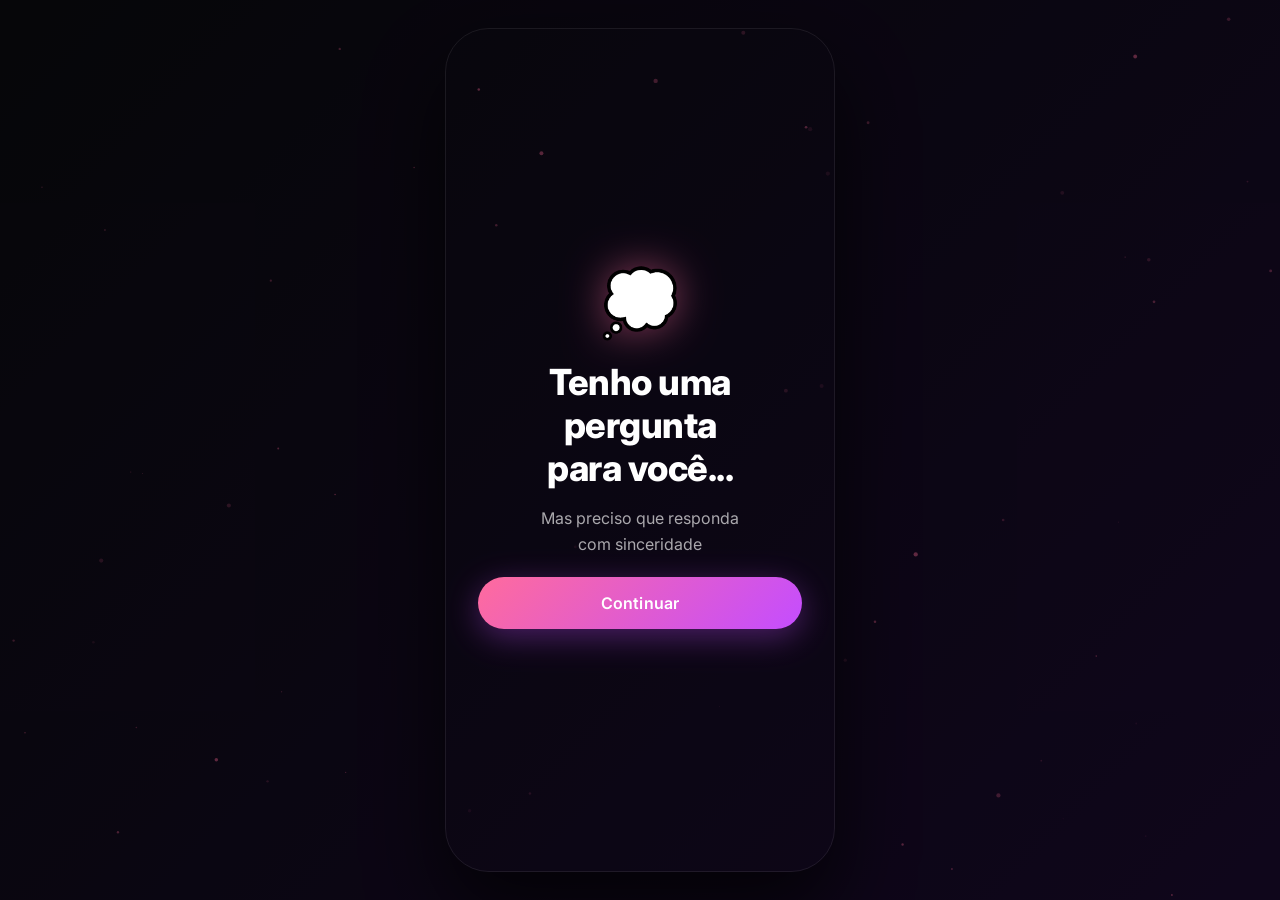
==== index.html @ e12001cb "firsty commit" ====
<!DOCTYPE html>
<html lang="pt-BR">
<head>
  <meta charset="UTF-8" />
  <meta name="viewport" content="width=device-width, initial-scale=1.0, maximum-scale=1.0, user-scalable=no" />
  <title>Tenho uma pergunta... 💭</title>
  <link rel="preconnect" href="https://fonts.googleapis.com" />
  <link rel="preconnect" href="https://fonts.gstatic.com" crossorigin />
  <link href="https://fonts.googleapis.com/css2?family=Inter:wght@300;400;500;600;700;800&display=swap" rel="stylesheet" />
  <link rel="stylesheet" href="style.css" />
</head>
<body>

  <!-- Fundo de partículas -->
  <canvas id="particles-canvas"></canvas>
  <canvas id="confetti-canvas"></canvas>

  <!-- Container mobile -->
  <div id="app">

    <!-- TELA 1 — Introdução -->
    <section class="screen active" id="screen-1">
      <div class="screen-content centered">
        <div class="intro-icon">💭</div>
        <h1 class="title">Tenho uma pergunta<br />para você...</h1>
        <p class="subtitle">Mas preciso que responda<br />com sinceridade</p>
        <button class="btn btn-primary" id="btn-start">Continuar</button>
      </div>
    </section>

    <!-- TELA 2 — A Pergunta -->
    <section class="screen" id="screen-2">
      <div class="screen-content centered">
        <div class="question-emoji">🥺</div>
        <h2 class="question-text">Você aceitaria sair comigo?</h2>
        <p class="no-message" id="no-message"></p>
        <div class="buttons-row">
          <button class="btn btn-primary btn-yes" id="btn-yes">SIM ❤️</button>
          <button class="btn btn-ghost btn-no" id="btn-no">NÃO 😅</button>
        </div>
      </div>
    </section>

    <!-- TELA 3 — Loading Fake -->
    <section class="screen" id="screen-3">
      <div class="screen-content centered">
        <div class="loading-icon">✨</div>
        <h2 class="loading-title">Processando...</h2>
        <div class="progress-container">
          <div class="progress-bar">
            <div class="progress-fill" id="progress-fill"></div>
          </div>
          <span class="progress-percent" id="progress-percent">0%</span>
        </div>
        <p class="progress-message" id="progress-message">Processando resposta...</p>
      </div>
    </section>

    <!-- TELA 4 — Surpresa -->
    <section class="screen" id="screen-4">
      <div class="screen-content centered">
        <div class="typewriter-container">
          <p class="typewriter-text" id="typewriter-text"></p>
        </div>
        <button class="btn btn-primary hidden" id="btn-surprise">Ver surpresa →</button>
      </div>
    </section>

    <!-- TELA 5 — O Convite -->
    <section class="screen" id="screen-5">
      <div class="screen-content centered">
        <h2 class="invite-title">Nosso encontro 🌸</h2>
        <div class="glass-card" id="invite-card">
          <div class="invite-row hidden-row" id="row-data">
            <span class="invite-icon">📅</span>
            <span class="invite-text" id="invite-data"></span>
          </div>
          <div class="invite-row hidden-row" id="row-hora">
            <span class="invite-icon">🕐</span>
            <span class="invite-text" id="invite-hora"></span>
          </div>
          <div class="invite-row hidden-row" id="row-local">
            <span class="invite-icon">📍</span>
            <span class="invite-text" id="invite-local"></span>
          </div>
          <div class="invite-row hidden-row" id="row-ativ">
            <span class="invite-icon">🍣</span>
            <span class="invite-text" id="invite-ativ"></span>
          </div>
        </div>
        <button class="btn btn-primary hidden" id="btn-confirm">Confirmar presença ❤️</button>
      </div>
    </section>

    <!-- TELA FINAL -->
    <section class="screen" id="screen-final">
      <div class="screen-content centered">
        <div class="final-hearts">❤️</div>
        <h2 class="final-text" id="final-text"></h2>
        <p class="final-sub">Obrigado por aceitar. Prometo que essa foi a única parte que eu programei sem Stack Overflow.</p>
        <button class="btn btn-primary btn-whatsapp" id="btn-whatsapp">Enviar resposta 💬</button>
      </div>
    </section>

  </div><!-- /#app -->

  <script src="script.js"></script>
</body>
</html>
---- style.css ----
/* =============================================
   RESET & BASE
   ============================================= */
*, *::before, *::after {
  box-sizing: border-box;
  margin: 0;
  padding: 0;
}

:root {
  --pink: #ff6b9d;
  --purple: #c44dff;
  --bg-start: #0a0a0f;
  --bg-end: #1a0a2e;
  --glass-bg: rgba(255, 255, 255, 0.05);
  --glass-border: rgba(255, 255, 255, 0.1);
  --text-primary: #ffffff;
  --text-secondary: rgba(255, 255, 255, 0.65);
  --btn-shadow: 0 8px 32px rgba(196, 77, 255, 0.35);
  --card-radius: 20px;
  --btn-radius: 50px;
  --transition: 400ms ease-in-out;
}

html, body {
  height: 100%;
  width: 100%;
  overflow: hidden;
  font-family: 'Inter', sans-serif;
  background: linear-gradient(135deg, var(--bg-start) 0%, var(--bg-end) 100%);
  color: var(--text-primary);
}

/* =============================================
   CANVAS LAYERS
   ============================================= */
#particles-canvas,
#confetti-canvas {
  position: fixed;
  inset: 0;
  pointer-events: none;
  z-index: 0;
}

#confetti-canvas {
  z-index: 10;
}

/* =============================================
   APP CONTAINER — iPhone mock
   ============================================= */
#app {
  position: fixed;
  inset: 0;
  display: flex;
  align-items: center;
  justify-content: center;
  z-index: 1;
}

/* =============================================
   SCREENS
   ============================================= */
.screen {
  position: absolute;
  width: 100%;
  max-width: 390px;
  height: 100%;
  max-height: 844px;
  display: flex;
  flex-direction: column;
  overflow: hidden;
  opacity: 0;
  transform: translateY(30px);
  pointer-events: none;
  transition: opacity var(--transition), transform var(--transition);
  border-radius: 0;
}

/* Desktop: rounded phone frame */
@media (min-height: 900px) and (min-width: 500px) {
  .screen {
    border-radius: 44px;
    box-shadow: 0 40px 80px rgba(0, 0, 0, 0.7);
  }
}

.screen.active {
  opacity: 1;
  transform: translateY(0);
  pointer-events: all;
}

.screen.exit {
  opacity: 0;
  transform: translateY(-30px);
  pointer-events: none;
}

.screen-content {
  flex: 1;
  display: flex;
  flex-direction: column;
  padding: 48px 32px 56px;
  position: relative;
  z-index: 2;
}

.screen-content.centered {
  justify-content: center;
  align-items: center;
  text-align: center;
  gap: 20px;
}

/* =============================================
   TYPOGRAPHY
   ============================================= */
.title {
  font-size: clamp(28px, 7vw, 36px);
  font-weight: 800;
  line-height: 1.2;
  letter-spacing: -0.5px;
  color: var(--text-primary);
}

.subtitle {
  font-size: 16px;
  font-weight: 400;
  line-height: 1.6;
  color: var(--text-secondary);
  margin-top: -4px;
}

/* =============================================
   TELA 1 — Intro
   ============================================= */
.intro-icon {
  font-size: 64px;
  animation: float 3s ease-in-out infinite;
  filter: drop-shadow(0 0 20px rgba(255, 107, 157, 0.5));
}

/* =============================================
   TELA 2 — Pergunta
   ============================================= */
.question-emoji {
  font-size: 72px;
  animation: pulse-emoji 2s ease-in-out infinite;
  filter: drop-shadow(0 0 20px rgba(255, 107, 157, 0.4));
}

.question-text {
  font-size: clamp(22px, 6vw, 30px);
  font-weight: 700;
  line-height: 1.3;
  letter-spacing: -0.3px;
}

.no-message {
  font-size: 15px;
  font-weight: 500;
  color: var(--pink);
  min-height: 24px;
  transition: opacity 0.3s ease;
}

.buttons-row {
  display: flex;
  flex-direction: column;
  gap: 14px;
  width: 100%;
  max-width: 280px;
  margin-top: 8px;
}

/* Botão NÃO precisa de posição absoluta ao escapar */
#btn-no {
  position: relative;
  transition: left 0.15s ease, top 0.15s ease, opacity 0.4s ease;
}

#btn-no.escaping {
  position: fixed;
  transition: none;
}

/* =============================================
   TELA 3 — Loading
   ============================================= */
.loading-icon {
  font-size: 56px;
  animation: spin-slow 4s linear infinite;
  filter: drop-shadow(0 0 20px rgba(196, 77, 255, 0.5));
}

.loading-title {
  font-size: 24px;
  font-weight: 700;
}

.progress-container {
  width: 100%;
  max-width: 300px;
  display: flex;
  flex-direction: column;
  gap: 10px;
  align-items: center;
}

.progress-bar {
  width: 100%;
  height: 6px;
  background: rgba(255, 255, 255, 0.1);
  border-radius: 50px;
  overflow: hidden;
}

.progress-fill {
  height: 100%;
  width: 0%;
  border-radius: 50px;
  background: linear-gradient(90deg, var(--pink), var(--purple));
  box-shadow: 0 0 12px rgba(196, 77, 255, 0.6);
  transition: width 0.1s linear;
}

.progress-percent {
  font-size: 13px;
  font-weight: 600;
  color: var(--text-secondary);
  letter-spacing: 0.5px;
}

.progress-message {
  font-size: 15px;
  font-weight: 400;
  color: var(--text-secondary);
  min-height: 22px;
  transition: opacity 0.3s ease;
}

/* =============================================
   TELA 4 — Surpresa / Typewriter
   ============================================= */
.typewriter-container {
  max-width: 320px;
  min-height: 120px;
  display: flex;
  align-items: center;
  justify-content: center;
}

.typewriter-text {
  font-size: clamp(20px, 5.5vw, 26px);
  font-weight: 700;
  line-height: 1.4;
  letter-spacing: -0.2px;
}

.typewriter-text::after {
  content: '|';
  animation: blink 0.8s step-end infinite;
  color: var(--pink);
}

.typewriter-text.done::after {
  display: none;
}

/* =============================================
   TELA 5 — Convite
   ============================================= */
.invite-title {
  font-size: 26px;
  font-weight: 800;
  letter-spacing: -0.3px;
}

.glass-card {
  width: 100%;
  max-width: 320px;
  background: var(--glass-bg);
  backdrop-filter: blur(20px);
  -webkit-backdrop-filter: blur(20px);
  border: 1px solid var(--glass-border);
  border-radius: var(--card-radius);
  padding: 28px 24px;
  display: flex;
  flex-direction: column;
  gap: 20px;
  box-shadow: 0 8px 32px rgba(196, 77, 255, 0.15), inset 0 1px 0 rgba(255,255,255,0.1);
}

.invite-row {
  display: flex;
  align-items: center;
  gap: 16px;
  transition: opacity 0.4s ease, transform 0.4s ease;
}

.invite-row.hidden-row {
  opacity: 0;
  transform: translateX(-20px);
}

.invite-row.visible-row {
  opacity: 1;
  transform: translateX(0);
}

.invite-icon {
  font-size: 24px;
  flex-shrink: 0;
}

.invite-text {
  font-size: 16px;
  font-weight: 500;
  color: var(--text-primary);
}

/* =============================================
   TELA FINAL
   ============================================= */
.final-hearts {
  font-size: 72px;
  animation: heartbeat 1.2s ease-in-out infinite;
  filter: drop-shadow(0 0 24px rgba(255, 107, 157, 0.7));
}

.final-text {
  font-size: clamp(24px, 6.5vw, 32px);
  font-weight: 800;
  line-height: 1.3;
  letter-spacing: -0.3px;
  background: linear-gradient(135deg, var(--pink), var(--purple));
  -webkit-background-clip: text;
  -webkit-text-fill-color: transparent;
  background-clip: text;
}

.final-sub {
  font-size: 14px;
  font-weight: 400;
  color: var(--text-secondary);
  line-height: 1.6;
  max-width: 280px;
}

/* =============================================
   BOTÕES
   ============================================= */
.btn {
  font-family: 'Inter', sans-serif;
  font-size: 16px;
  font-weight: 600;
  padding: 16px 32px;
  border: none;
  border-radius: var(--btn-radius);
  cursor: pointer;
  width: 100%;
  letter-spacing: 0.2px;
  transition: transform 0.15s ease, box-shadow 0.15s ease, opacity 0.3s ease;
  -webkit-tap-highlight-color: transparent;
  position: relative;
  overflow: hidden;
}

.btn::after {
  content: '';
  position: absolute;
  inset: 0;
  background: rgba(255,255,255,0.12);
  opacity: 0;
  transition: opacity 0.15s ease;
  border-radius: inherit;
}

.btn:active::after {
  opacity: 1;
}

.btn:active {
  transform: scale(0.97);
}

.btn-primary {
  background: linear-gradient(135deg, var(--pink) 0%, var(--purple) 100%);
  color: #fff;
  box-shadow: var(--btn-shadow);
}

.btn-primary:hover {
  box-shadow: 0 12px 40px rgba(196, 77, 255, 0.5);
  transform: translateY(-1px);
}

.btn-ghost {
  background: var(--glass-bg);
  backdrop-filter: blur(10px);
  border: 1px solid var(--glass-border);
  color: var(--text-secondary);
}

.btn-ghost:hover {
  background: rgba(255, 255, 255, 0.08);
}

.btn.hidden {
  opacity: 0;
  pointer-events: none;
}

.btn.visible {
  opacity: 1;
  pointer-events: all;
  animation: fade-up 0.5s ease forwards;
}

/* Botão YES — pulso ao confirmar */
.btn-yes.celebrate {
  animation: yes-pulse 0.6s ease;
}

/* =============================================
   CORAÇÕES FLUTUANTES (gerados via JS)
   ============================================= */
.floating-heart {
  position: fixed;
  font-size: 24px;
  pointer-events: none;
  z-index: 9;
  animation: float-up 2.5s ease-out forwards;
  user-select: none;
}

/* =============================================
   PARALLAX BACKGROUND (via JS transform)
   ============================================= */
#app {
  will-change: transform;
}

/* =============================================
   KEYFRAMES
   ============================================= */
@keyframes float {
  0%, 100% { transform: translateY(0px); }
  50%       { transform: translateY(-12px); }
}

@keyframes pulse-emoji {
  0%, 100% { transform: scale(1); }
  50%       { transform: scale(1.08); }
}

@keyframes spin-slow {
  from { transform: rotate(0deg); }
  to   { transform: rotate(360deg); }
}

@keyframes heartbeat {
  0%, 100% { transform: scale(1); }
  14%       { transform: scale(1.12); }
  28%       { transform: scale(1); }
  42%       { transform: scale(1.08); }
  70%       { transform: scale(1); }
}

@keyframes blink {
  0%, 100% { opacity: 1; }
  50%       { opacity: 0; }
}

@keyframes float-up {
  0%   { opacity: 1; transform: translateY(0) scale(1) rotate(0deg); }
  100% { opacity: 0; transform: translateY(-220px) scale(1.4) rotate(20deg); }
}

@keyframes yes-pulse {
  0%   { transform: scale(1); }
  30%  { transform: scale(1.12); box-shadow: 0 0 40px rgba(255,107,157,0.7); }
  60%  { transform: scale(0.96); }
  100% { transform: scale(1); }
}

@keyframes fade-up {
  from { opacity: 0; transform: translateY(12px); }
  to   { opacity: 1; transform: translateY(0); }
}

/* =============================================
   RESPONSIVE — Desktop "phone on screen"
   ============================================= */
@media (min-width: 500px) {
  #app {
    background: rgba(0,0,0,0.4);
  }

  .screen {
    border: 1px solid rgba(255,255,255,0.08);
  }
}

/* Reduce motion */
@media (prefers-reduced-motion: reduce) {
  *, *::before, *::after {
    animation-duration: 0.01ms !important;
    transition-duration: 0.01ms !important;
  }
}
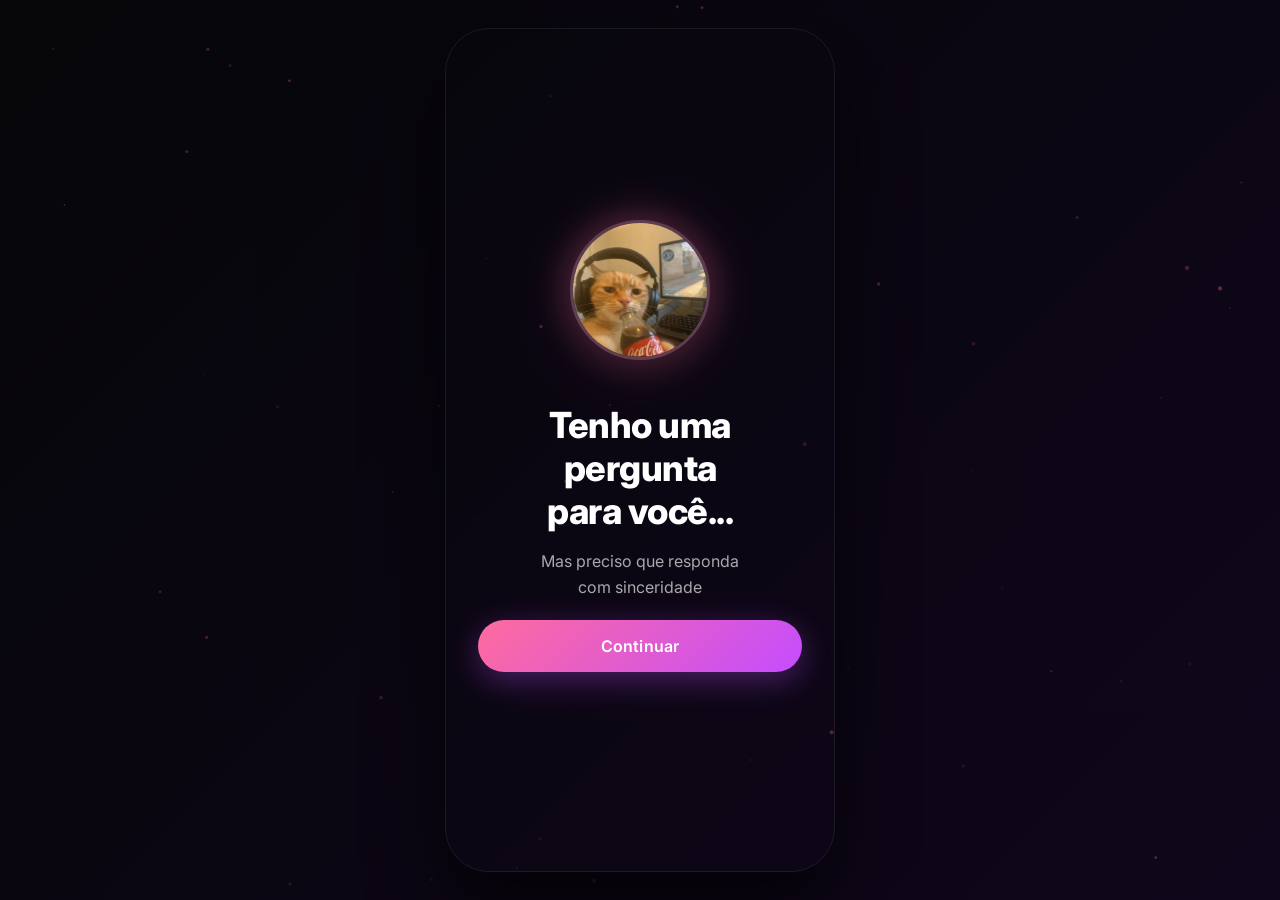
==== commit f8327112: "feat: mudei umas coisa ai" ====
--- a/index.html
+++ b/index.html
@@ -3,7 +3,7 @@
 <head>
   <meta charset="UTF-8" />
   <meta name="viewport" content="width=device-width, initial-scale=1.0, maximum-scale=1.0, user-scalable=no" />
-  <title>Tenho uma pergunta... 💭</title>
+  <title>Tenho uma pergunta 💭</title>
   <link rel="preconnect" href="https://fonts.googleapis.com" />
   <link rel="preconnect" href="https://fonts.gstatic.com" crossorigin />
   <link href="https://fonts.googleapis.com/css2?family=Inter:wght@300;400;500;600;700;800&display=swap" rel="stylesheet" />
@@ -21,7 +21,7 @@
     <!-- TELA 1 — Introdução -->
     <section class="screen active" id="screen-1">
       <div class="screen-content centered">
-        <div class="intro-icon">💭</div>
+        <div class="intro-icon"><img src="img/8292d7783cec70bd9e0671f9230eb1c0.jpg" alt=""></div>
         <h1 class="title">Tenho uma pergunta<br />para você...</h1>
         <p class="subtitle">Mas preciso que responda<br />com sinceridade</p>
         <button class="btn btn-primary" id="btn-start">Continuar</button>
@@ -31,12 +31,12 @@
     <!-- TELA 2 — A Pergunta -->
     <section class="screen" id="screen-2">
       <div class="screen-content centered">
-        <div class="question-emoji">🥺</div>
+        <div class="question-emoji"><img src="img/1420fdb2c1b84a55bc9a61e3050b0fa5.jpg" alt=""></div>
         <h2 class="question-text">Você aceitaria sair comigo?</h2>
         <p class="no-message" id="no-message"></p>
         <div class="buttons-row">
           <button class="btn btn-primary btn-yes" id="btn-yes">SIM ❤️</button>
-          <button class="btn btn-ghost btn-no" id="btn-no">NÃO 😅</button>
+          <button class="btn btn-ghost btn-no" id="btn-no">NÃO(sou chata)</button>
         </div>
       </div>
     </section>
@@ -67,37 +67,37 @@
     </section>
 
     <!-- TELA 5 — O Convite -->
-    <section class="screen" id="screen-5">
-      <div class="screen-content centered">
-        <h2 class="invite-title">Nosso encontro 🌸</h2>
-        <div class="glass-card" id="invite-card">
-          <div class="invite-row hidden-row" id="row-data">
-            <span class="invite-icon">📅</span>
-            <span class="invite-text" id="invite-data"></span>
-          </div>
-          <div class="invite-row hidden-row" id="row-hora">
-            <span class="invite-icon">🕐</span>
-            <span class="invite-text" id="invite-hora"></span>
-          </div>
-          <div class="invite-row hidden-row" id="row-local">
-            <span class="invite-icon">📍</span>
-            <span class="invite-text" id="invite-local"></span>
-          </div>
-          <div class="invite-row hidden-row" id="row-ativ">
-            <span class="invite-icon">🍣</span>
-            <span class="invite-text" id="invite-ativ"></span>
-          </div>
-        </div>
-        <button class="btn btn-primary hidden" id="btn-confirm">Confirmar presença ❤️</button>
+<section class="screen" id="screen-5">
+  <div class="screen-content centered">
+    <h2 class="invite-title">Nosso encontro</h2>
+    <div class="glass-card" id="invite-card">
+      <div class="invite-row">
+        <span class="invite-icon">📅</span>
+        <input type="date" class="invite-input" id="input-data" placeholder="Escolha o dia">
       </div>
-    </section>
+      <div class="invite-row">
+        <span class="invite-icon">🕐</span>
+        <input type="time" class="invite-input" id="input-hora" placeholder="Horário">
+      </div>
+      <div class="invite-row">
+        <span class="invite-icon">📍</span>
+        <input type="text" class="invite-input" id="input-local" placeholder="Onde você prefere?">
+      </div>
+      <div class="invite-row">
+        <span class="invite-icon">🍣</span>
+        <input type="text" class="invite-input" id="input-ativ" placeholder="O que quer fazer?">
+      </div>
+    </div>
+    <button class="btn btn-primary" id="btn-confirm">Confirmar presença ❤️</button>
+  </div>
+</section>
 
     <!-- TELA FINAL -->
     <section class="screen" id="screen-final">
       <div class="screen-content centered">
         <div class="final-hearts">❤️</div>
         <h2 class="final-text" id="final-text"></h2>
-        <p class="final-sub">Obrigado por aceitar. Prometo que essa foi a única parte que eu programei sem Stack Overflow.</p>
+        <p class="final-sub">Obrigado por aceitar. Prometo que essa foi a única parte que eu programei sem IA</p>
         <button class="btn btn-primary btn-whatsapp" id="btn-whatsapp">Enviar resposta 💬</button>
       </div>
     </section>
--- a/style.css
+++ b/style.css
@@ -181,7 +181,7 @@
 }
 
 #btn-no.escaping {
-  position: fixed;
+   position: fixed;
   transition: none;
 }
 
@@ -197,6 +197,66 @@
 .loading-title {
   font-size: 24px;
   font-weight: 700;
+}
+
+.intro-icon {
+    width: 140px;
+    height: 140px;
+    margin: 0 auto var(--space-lg, 1.5rem);
+    border-radius: 50%;
+    overflow: hidden;
+    border: 3px solid rgba(255, 255, 255, 0.15);
+    box-shadow: 0 8px 32px rgba(0, 0, 0, 0.3);
+}
+
+.intro-icon img {
+    width: 100%;
+    height: 100%;
+    object-fit: cover;
+}
+
+.question-emoji {
+    width: 140px;
+    height: 140px;
+    margin: 0 auto var(--space-lg, 1.5rem);
+    border-radius: 50%;
+    overflow: hidden;
+    border: 3px solid rgba(255, 255, 255, 0.15);
+    box-shadow: 0 8px 32px rgba(0, 0, 0, 0.3);
+}
+
+.question-emoji img {
+    width: 100%;
+    height: 100%;
+    object-fit: cover;
+}
+
+.invite-input {
+    flex: 1;
+    background: rgba(255, 255, 255, 0.08);
+    border: 1px solid rgba(255, 255, 255, 0.15);
+    border-radius: 8px;
+    padding: 10px 14px;
+    color: #fff;
+    font-size: 0.95rem;
+    font-family: inherit;
+    outline: none;
+    transition: border-color 0.2s;
+}
+
+.invite-input::placeholder {
+    color: rgba(255, 255, 255, 0.4);
+}
+
+.invite-input:focus {
+    border-color: var(--accent, #e91e63);
+}
+
+.invite-row {
+    display: flex;
+    align-items: center;
+    gap: 12px;
+    margin-bottom: 12px;
 }
 
 .progress-container {
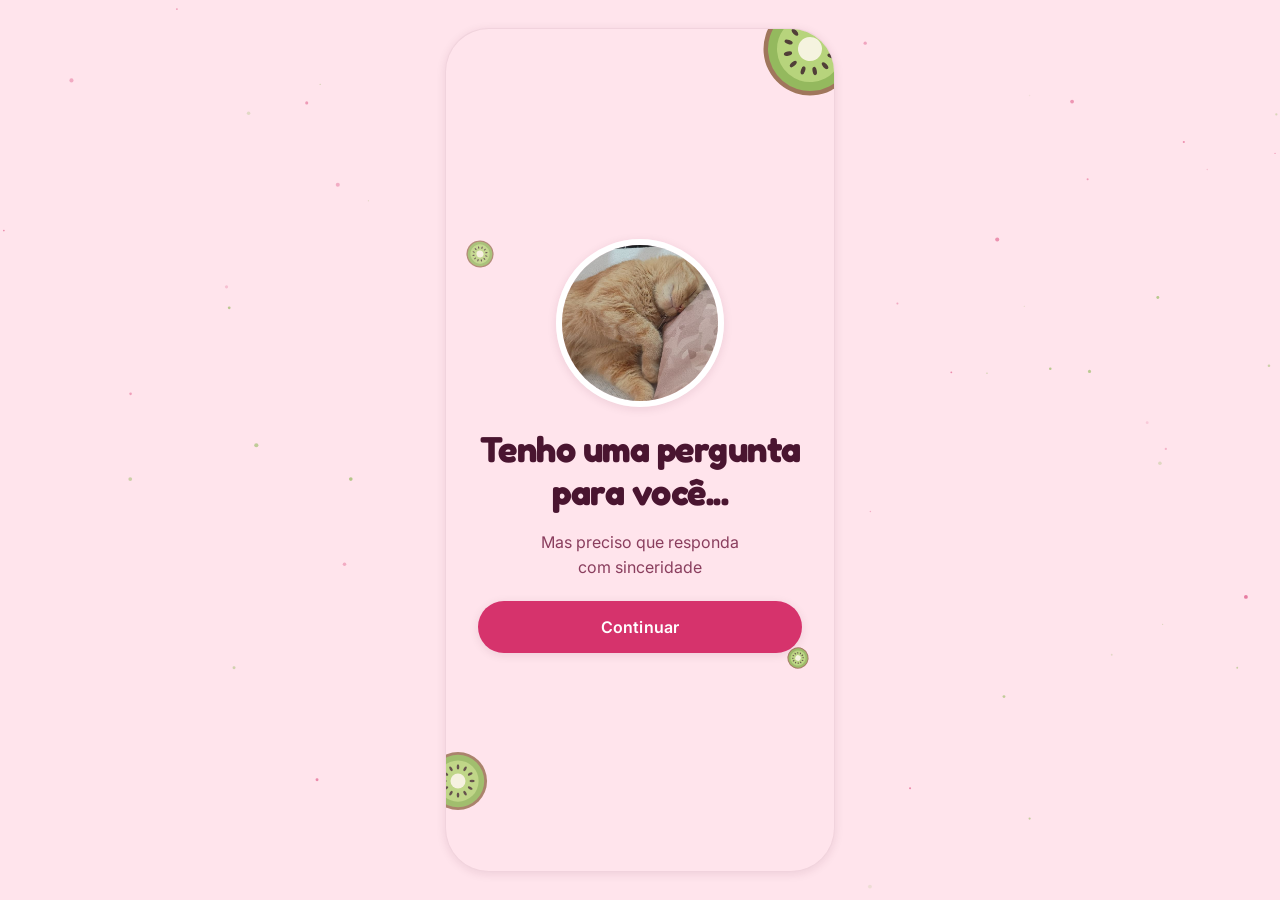
==== commit 18c14ec2: "feat: dakrhj" ====
--- a/index.html
+++ b/index.html
@@ -1,109 +1,16 @@
 <!DOCTYPE html>
-<html lang="pt-BR">
-<head>
-  <meta charset="UTF-8" />
-  <meta name="viewport" content="width=device-width, initial-scale=1.0, maximum-scale=1.0, user-scalable=no" />
-  <title>Tenho uma pergunta 💭</title>
-  <link rel="preconnect" href="https://fonts.googleapis.com" />
-  <link rel="preconnect" href="https://fonts.gstatic.com" crossorigin />
-  <link href="https://fonts.googleapis.com/css2?family=Inter:wght@300;400;500;600;700;800&display=swap" rel="stylesheet" />
-  <link rel="stylesheet" href="style.css" />
-</head>
+<html lang="pt-BR"><head><meta charset="UTF-8"><meta name="viewport" content="width=device-width,initial-scale=1,maximum-scale=1,user-scalable=no"><title>Tenho uma pergunta 💭</title><link rel="preconnect" href="https://fonts.googleapis.com"><link rel="preconnect" href="https://fonts.gstatic.com" crossorigin><link href="https://fonts.googleapis.com/css2?family=Fredoka:wght@600;700&family=Inter:wght@300;400;500;600;700;800&display=swap" rel="stylesheet"><link rel="stylesheet" href="style.css"></head>
 <body>
-
-  <!-- Fundo de partículas -->
-  <canvas id="particles-canvas"></canvas>
-  <canvas id="confetti-canvas"></canvas>
-
-  <!-- Container mobile -->
-  <div id="app">
-
-    <!-- TELA 1 — Introdução -->
-    <section class="screen active" id="screen-1">
-      <div class="screen-content centered">
-        <div class="intro-icon"><img src="img/8292d7783cec70bd9e0671f9230eb1c0.jpg" alt=""></div>
-        <h1 class="title">Tenho uma pergunta<br />para você...</h1>
-        <p class="subtitle">Mas preciso que responda<br />com sinceridade</p>
-        <button class="btn btn-primary" id="btn-start">Continuar</button>
-      </div>
-    </section>
-
-    <!-- TELA 2 — A Pergunta -->
-    <section class="screen" id="screen-2">
-      <div class="screen-content centered">
-        <div class="question-emoji"><img src="img/1420fdb2c1b84a55bc9a61e3050b0fa5.jpg" alt=""></div>
-        <h2 class="question-text">Você aceitaria sair comigo?</h2>
-        <p class="no-message" id="no-message"></p>
-        <div class="buttons-row">
-          <button class="btn btn-primary btn-yes" id="btn-yes">SIM ❤️</button>
-          <button class="btn btn-ghost btn-no" id="btn-no">NÃO(sou chata)</button>
-        </div>
-      </div>
-    </section>
-
-    <!-- TELA 3 — Loading Fake -->
-    <section class="screen" id="screen-3">
-      <div class="screen-content centered">
-        <div class="loading-icon">✨</div>
-        <h2 class="loading-title">Processando...</h2>
-        <div class="progress-container">
-          <div class="progress-bar">
-            <div class="progress-fill" id="progress-fill"></div>
-          </div>
-          <span class="progress-percent" id="progress-percent">0%</span>
-        </div>
-        <p class="progress-message" id="progress-message">Processando resposta...</p>
-      </div>
-    </section>
-
-    <!-- TELA 4 — Surpresa -->
-    <section class="screen" id="screen-4">
-      <div class="screen-content centered">
-        <div class="typewriter-container">
-          <p class="typewriter-text" id="typewriter-text"></p>
-        </div>
-        <button class="btn btn-primary hidden" id="btn-surprise">Ver surpresa →</button>
-      </div>
-    </section>
-
-    <!-- TELA 5 — O Convite -->
-<section class="screen" id="screen-5">
-  <div class="screen-content centered">
-    <h2 class="invite-title">Nosso encontro</h2>
-    <div class="glass-card" id="invite-card">
-      <div class="invite-row">
-        <span class="invite-icon">📅</span>
-        <input type="date" class="invite-input" id="input-data" placeholder="Escolha o dia">
-      </div>
-      <div class="invite-row">
-        <span class="invite-icon">🕐</span>
-        <input type="time" class="invite-input" id="input-hora" placeholder="Horário">
-      </div>
-      <div class="invite-row">
-        <span class="invite-icon">📍</span>
-        <input type="text" class="invite-input" id="input-local" placeholder="Onde você prefere?">
-      </div>
-      <div class="invite-row">
-        <span class="invite-icon">🍣</span>
-        <input type="text" class="invite-input" id="input-ativ" placeholder="O que quer fazer?">
-      </div>
-    </div>
-    <button class="btn btn-primary" id="btn-confirm">Confirmar presença ❤️</button>
-  </div>
-</section>
-
-    <!-- TELA FINAL -->
-    <section class="screen" id="screen-final">
-      <div class="screen-content centered">
-        <div class="final-hearts">❤️</div>
-        <h2 class="final-text" id="final-text"></h2>
-        <p class="final-sub">Obrigado por aceitar. Prometo que essa foi a única parte que eu programei sem IA</p>
-        <button class="btn btn-primary btn-whatsapp" id="btn-whatsapp">Enviar resposta 💬</button>
-      </div>
-    </section>
-
-  </div><!-- /#app -->
-
-  <script src="script.js"></script>
-</body>
-</html>
+<svg class="svg-defs" aria-hidden="true"><defs>
+<symbol id="kiwi-slice" viewBox="0 0 64 64"><circle cx="32" cy="32" r="31" fill="#8B5E3C"/><circle cx="32" cy="32" r="28" fill="#7DB03F"/><circle cx="32" cy="32" r="22" fill="#A8D163"/><ellipse cx="32" cy="17" rx="1.4" ry="2.8" fill="#2B1B10" transform="rotate(0 32 32)"/><ellipse cx="32" cy="17" rx="1.4" ry="2.8" fill="#2B1B10" transform="rotate(30 32 32)"/><ellipse cx="32" cy="17" rx="1.4" ry="2.8" fill="#2B1B10" transform="rotate(60 32 32)"/><ellipse cx="32" cy="17" rx="1.4" ry="2.8" fill="#2B1B10" transform="rotate(90 32 32)"/><ellipse cx="32" cy="17" rx="1.4" ry="2.8" fill="#2B1B10" transform="rotate(120 32 32)"/><ellipse cx="32" cy="17" rx="1.4" ry="2.8" fill="#2B1B10" transform="rotate(150 32 32)"/><ellipse cx="32" cy="17" rx="1.4" ry="2.8" fill="#2B1B10" transform="rotate(180 32 32)"/><ellipse cx="32" cy="17" rx="1.4" ry="2.8" fill="#2B1B10" transform="rotate(210 32 32)"/><ellipse cx="32" cy="17" rx="1.4" ry="2.8" fill="#2B1B10" transform="rotate(240 32 32)"/><ellipse cx="32" cy="17" rx="1.4" ry="2.8" fill="#2B1B10" transform="rotate(270 32 32)"/><ellipse cx="32" cy="17" rx="1.4" ry="2.8" fill="#2B1B10" transform="rotate(300 32 32)"/><ellipse cx="32" cy="17" rx="1.4" ry="2.8" fill="#2B1B10" transform="rotate(330 32 32)"/><circle cx="32" cy="32" r="8" fill="#F3F7DC"/></symbol>
+<symbol id="kiwi-bird-base" viewBox="0 0 170 150"><path d="M60 124 L56 142 M90 126 L94 142 M49 142 L63 142 M87 142 L101 142" stroke="#C9A178" stroke-width="4" stroke-linecap="round" fill="none"/><ellipse cx="75" cy="86" rx="56" ry="44" fill="#8B5E3C"/><path d="M40 70 l6 6 M55 60 l6 7 M35 92 l7 4 M58 100 l6 6 M80 70 l5 7 M72 112 l6 4 M95 98 l5 6" stroke="#6B4429" stroke-width="3" stroke-linecap="round"/><circle cx="120" cy="64" r="23" fill="#8B5E3C"/><path d="M139 72 Q157 90 162 122" stroke="#D9B48A" stroke-width="5" stroke-linecap="round" fill="none"/></symbol>
+<symbol id="kiwi-bird-sad" viewBox="0 0 170 150"><use href="#kiwi-bird-base"/><path d="M116 60 Q122 65 128 60" fill="none" stroke="#2B1B10" stroke-width="3" stroke-linecap="round"/><path d="M114 51 L127 55" stroke="#2B1B10" stroke-width="2.5" stroke-linecap="round"/><path d="M125 67 Q120 76 124 79 Q129 77 125 67Z" fill="#8CCDEB"/></symbol>
+<symbol id="kiwi-bird-happy" viewBox="0 0 170 150"><use href="#kiwi-bird-base"/><path d="M116 63 Q122 56 128 63" fill="none" stroke="#2B1B10" stroke-width="3" stroke-linecap="round"/><circle cx="130" cy="72" r="4.5" fill="#F4A3B8"/><path d="M140 22 C140 15 150 14 151 21 C152 14 162 15 162 22 C162 30 151 35 151 38 C151 35 140 30 140 22Z" fill="#D6336C"/></symbol>
+</defs></svg><canvas id="particles-canvas"></canvas><canvas id="confetti-canvas"></canvas><div id="app">
+<section class="screen active" id="screen-1"><div class="screen-content centered"><div class="intro-icon"><img src="img/gato-dormindo.jpeg" alt="Gato laranja dormindo"></div><h1 class="title">Tenho uma pergunta<br>para você...</h1><p class="subtitle">Mas preciso que responda<br>com sinceridade</p><button class="btn btn-primary" id="btn-start">Continuar</button></div></section>
+<section class="screen" id="screen-2"><div class="screen-content centered"><div class="question-emoji"><img src="img/gato-olhando.jpeg" alt="Gato laranja olhando de lado"></div><h2 class="question-text">Você aceitaria sair comigo?</h2><div class="no-message" id="no-message"><svg class="no-kiwi" aria-hidden="true"><use href="#kiwi-bird-sad"/></svg><span id="no-message-text"></span></div><div class="buttons-row"><button class="btn btn-primary btn-yes" id="btn-yes">SIM ❤️</button><button class="btn btn-ghost btn-no" id="btn-no">NÃO(sou chata)</button></div></div></section>
+<section class="screen" id="screen-3"><div class="screen-content centered"><svg class="loading-icon" aria-hidden="true"><use href="#kiwi-bird-sad"/></svg><h2 class="loading-title">Processando...</h2><div class="progress-container"><div class="progress-bar"><div class="progress-fill" id="progress-fill"></div><svg class="progress-kiwi" id="progress-kiwi" aria-hidden="true"><use href="#kiwi-slice"/></svg></div><span class="progress-percent" id="progress-percent">0%</span></div><p class="progress-message" id="progress-message">Processando resposta...</p></div></section>
+<section class="screen" id="screen-4"><div class="screen-content centered"><svg class="result-kiwi" aria-hidden="true"><use href="#kiwi-slice"/></svg><div class="typewriter-container"><p class="typewriter-text" id="typewriter-text"></p></div><div class="typewriter-dots" aria-hidden="true"><span class="active"></span><span></span><span></span></div><button class="btn btn-primary hidden" id="btn-surprise">Ver resultado →</button></div></section>
+<section class="screen" id="screen-5"><div class="screen-content centered"><div class="chess-strip chess-strip-lg" aria-hidden="true"><span></span><span></span><span></span><span></span><span></span><span></span><span></span><span></span></div><h2 class="invite-title">Nosso encontro</h2><div class="glass-card" id="invite-card"><div class="invite-row"><span class="invite-icon">📅</span><input type="date" class="invite-input" id="input-data" placeholder="Escolha o dia"></div><div class="invite-row"><span class="invite-icon">🕐</span><input type="time" class="invite-input" id="input-hora" placeholder="Horário"></div><div class="invite-row"><span class="invite-icon">📍</span><input type="text" class="invite-input" id="input-local" placeholder="Onde você prefere?"></div><div class="invite-row"><svg class="pawn-icon" viewBox="0 0 40 48" aria-hidden="true"><circle cx="20" cy="13" r="7"/><path d="M14 21h12l-2 4 3 14H13l3-14z"/><rect x="8" y="41" width="24" height="6" rx="2"/></svg><p class="invite-fixed" id="ativ-fixa">Comer um pastel e perder no xadrez pessoalmente</p></div></div><button class="btn btn-primary" id="btn-confirm">Confirmar presença ❤️</button></div></section>
+<section class="screen" id="screen-final"><div class="screen-content centered"><div class="final-illustration"><svg class="final-hearts" aria-hidden="true"><use href="#kiwi-bird-happy"/></svg><svg class="fallen-king" viewBox="0 0 40 48" role="img" aria-label="Rei branco derrubado"><path d="M18 2h4v4h4v4h-4v3a8 8 0 0 1 6 8c0 4-3 7-5 9l3 10H14l3-10c-2-2-5-5-5-9a8 8 0 0 1 6-8v-3h-4V6h4z"/><rect x="8" y="41" width="24" height="6" rx="2"/></svg></div><div class="score-pill">0–1</div><h2 class="final-text" id="final-text"></h2><p class="final-sub">Brancas abandonam. Obrigado por aceitar, prometo que essa foi a única parte que eu programei sem IA</p><button class="btn btn-primary btn-whatsapp" id="btn-whatsapp">Enviar resposta 💬</button><div class="chess-strip chess-strip-sm" aria-hidden="true"><span></span><span></span><span></span><span></span><span></span><span></span><span></span><span></span></div></div></section>
+</div><script src="script.js"></script><script>document.querySelectorAll('.screen').forEach((screen)=>{const d=document.createElement('div');d.className='kiwi-decor';d.setAttribute('aria-hidden','true');d.innerHTML='<svg class="decor-lg"><use href="#kiwi-slice"/></svg><svg class="decor-bottom"><use href="#kiwi-slice"/></svg><svg class="decor-sm one"><use href="#kiwi-slice"/></svg><svg class="decor-xs two"><use href="#kiwi-slice"/></svg>';screen.prepend(d)})</script></body></html>
--- a/style.css
+++ b/style.css
@@ -1,572 +1,11 @@
-/* =============================================
-   RESET & BASE
-   ============================================= */
-*, *::before, *::after {
-  box-sizing: border-box;
-  margin: 0;
-  padding: 0;
-}
-
-:root {
-  --pink: #ff6b9d;
-  --purple: #c44dff;
-  --bg-start: #0a0a0f;
-  --bg-end: #1a0a2e;
-  --glass-bg: rgba(255, 255, 255, 0.05);
-  --glass-border: rgba(255, 255, 255, 0.1);
-  --text-primary: #ffffff;
-  --text-secondary: rgba(255, 255, 255, 0.65);
-  --btn-shadow: 0 8px 32px rgba(196, 77, 255, 0.35);
-  --card-radius: 20px;
-  --btn-radius: 50px;
-  --transition: 400ms ease-in-out;
-}
-
-html, body {
-  height: 100%;
-  width: 100%;
-  overflow: hidden;
-  font-family: 'Inter', sans-serif;
-  background: linear-gradient(135deg, var(--bg-start) 0%, var(--bg-end) 100%);
-  color: var(--text-primary);
-}
-
-/* =============================================
-   CANVAS LAYERS
-   ============================================= */
-#particles-canvas,
-#confetti-canvas {
-  position: fixed;
-  inset: 0;
-  pointer-events: none;
-  z-index: 0;
-}
-
-#confetti-canvas {
-  z-index: 10;
-}
-
-/* =============================================
-   APP CONTAINER — iPhone mock
-   ============================================= */
-#app {
-  position: fixed;
-  inset: 0;
-  display: flex;
-  align-items: center;
-  justify-content: center;
-  z-index: 1;
-}
-
-/* =============================================
-   SCREENS
-   ============================================= */
-.screen {
-  position: absolute;
-  width: 100%;
-  max-width: 390px;
-  height: 100%;
-  max-height: 844px;
-  display: flex;
-  flex-direction: column;
-  overflow: hidden;
-  opacity: 0;
-  transform: translateY(30px);
-  pointer-events: none;
-  transition: opacity var(--transition), transform var(--transition);
-  border-radius: 0;
-}
-
-/* Desktop: rounded phone frame */
-@media (min-height: 900px) and (min-width: 500px) {
-  .screen {
-    border-radius: 44px;
-    box-shadow: 0 40px 80px rgba(0, 0, 0, 0.7);
-  }
-}
-
-.screen.active {
-  opacity: 1;
-  transform: translateY(0);
-  pointer-events: all;
-}
-
-.screen.exit {
-  opacity: 0;
-  transform: translateY(-30px);
-  pointer-events: none;
-}
-
-.screen-content {
-  flex: 1;
-  display: flex;
-  flex-direction: column;
-  padding: 48px 32px 56px;
-  position: relative;
-  z-index: 2;
-}
-
-.screen-content.centered {
-  justify-content: center;
-  align-items: center;
-  text-align: center;
-  gap: 20px;
-}
-
-/* =============================================
-   TYPOGRAPHY
-   ============================================= */
-.title {
-  font-size: clamp(28px, 7vw, 36px);
-  font-weight: 800;
-  line-height: 1.2;
-  letter-spacing: -0.5px;
-  color: var(--text-primary);
-}
-
-.subtitle {
-  font-size: 16px;
-  font-weight: 400;
-  line-height: 1.6;
-  color: var(--text-secondary);
-  margin-top: -4px;
-}
-
-/* =============================================
-   TELA 1 — Intro
-   ============================================= */
-.intro-icon {
-  font-size: 64px;
-  animation: float 3s ease-in-out infinite;
-  filter: drop-shadow(0 0 20px rgba(255, 107, 157, 0.5));
-}
-
-/* =============================================
-   TELA 2 — Pergunta
-   ============================================= */
-.question-emoji {
-  font-size: 72px;
-  animation: pulse-emoji 2s ease-in-out infinite;
-  filter: drop-shadow(0 0 20px rgba(255, 107, 157, 0.4));
-}
-
-.question-text {
-  font-size: clamp(22px, 6vw, 30px);
-  font-weight: 700;
-  line-height: 1.3;
-  letter-spacing: -0.3px;
-}
-
-.no-message {
-  font-size: 15px;
-  font-weight: 500;
-  color: var(--pink);
-  min-height: 24px;
-  transition: opacity 0.3s ease;
-}
-
-.buttons-row {
-  display: flex;
-  flex-direction: column;
-  gap: 14px;
-  width: 100%;
-  max-width: 280px;
-  margin-top: 8px;
-}
-
-/* Botão NÃO precisa de posição absoluta ao escapar */
-#btn-no {
-  position: relative;
-  transition: left 0.15s ease, top 0.15s ease, opacity 0.4s ease;
-}
-
-#btn-no.escaping {
-   position: fixed;
-  transition: none;
-}
-
-/* =============================================
-   TELA 3 — Loading
-   ============================================= */
-.loading-icon {
-  font-size: 56px;
-  animation: spin-slow 4s linear infinite;
-  filter: drop-shadow(0 0 20px rgba(196, 77, 255, 0.5));
-}
-
-.loading-title {
-  font-size: 24px;
-  font-weight: 700;
-}
-
-.intro-icon {
-    width: 140px;
-    height: 140px;
-    margin: 0 auto var(--space-lg, 1.5rem);
-    border-radius: 50%;
-    overflow: hidden;
-    border: 3px solid rgba(255, 255, 255, 0.15);
-    box-shadow: 0 8px 32px rgba(0, 0, 0, 0.3);
-}
-
-.intro-icon img {
-    width: 100%;
-    height: 100%;
-    object-fit: cover;
-}
-
-.question-emoji {
-    width: 140px;
-    height: 140px;
-    margin: 0 auto var(--space-lg, 1.5rem);
-    border-radius: 50%;
-    overflow: hidden;
-    border: 3px solid rgba(255, 255, 255, 0.15);
-    box-shadow: 0 8px 32px rgba(0, 0, 0, 0.3);
-}
-
-.question-emoji img {
-    width: 100%;
-    height: 100%;
-    object-fit: cover;
-}
-
-.invite-input {
-    flex: 1;
-    background: rgba(255, 255, 255, 0.08);
-    border: 1px solid rgba(255, 255, 255, 0.15);
-    border-radius: 8px;
-    padding: 10px 14px;
-    color: #fff;
-    font-size: 0.95rem;
-    font-family: inherit;
-    outline: none;
-    transition: border-color 0.2s;
-}
-
-.invite-input::placeholder {
-    color: rgba(255, 255, 255, 0.4);
-}
-
-.invite-input:focus {
-    border-color: var(--accent, #e91e63);
-}
-
-.invite-row {
-    display: flex;
-    align-items: center;
-    gap: 12px;
-    margin-bottom: 12px;
-}
-
-.progress-container {
-  width: 100%;
-  max-width: 300px;
-  display: flex;
-  flex-direction: column;
-  gap: 10px;
-  align-items: center;
-}
-
-.progress-bar {
-  width: 100%;
-  height: 6px;
-  background: rgba(255, 255, 255, 0.1);
-  border-radius: 50px;
-  overflow: hidden;
-}
-
-.progress-fill {
-  height: 100%;
-  width: 0%;
-  border-radius: 50px;
-  background: linear-gradient(90deg, var(--pink), var(--purple));
-  box-shadow: 0 0 12px rgba(196, 77, 255, 0.6);
-  transition: width 0.1s linear;
-}
-
-.progress-percent {
-  font-size: 13px;
-  font-weight: 600;
-  color: var(--text-secondary);
-  letter-spacing: 0.5px;
-}
-
-.progress-message {
-  font-size: 15px;
-  font-weight: 400;
-  color: var(--text-secondary);
-  min-height: 22px;
-  transition: opacity 0.3s ease;
-}
-
-/* =============================================
-   TELA 4 — Surpresa / Typewriter
-   ============================================= */
-.typewriter-container {
-  max-width: 320px;
-  min-height: 120px;
-  display: flex;
-  align-items: center;
-  justify-content: center;
-}
-
-.typewriter-text {
-  font-size: clamp(20px, 5.5vw, 26px);
-  font-weight: 700;
-  line-height: 1.4;
-  letter-spacing: -0.2px;
-}
-
-.typewriter-text::after {
-  content: '|';
-  animation: blink 0.8s step-end infinite;
-  color: var(--pink);
-}
-
-.typewriter-text.done::after {
-  display: none;
-}
-
-/* =============================================
-   TELA 5 — Convite
-   ============================================= */
-.invite-title {
-  font-size: 26px;
-  font-weight: 800;
-  letter-spacing: -0.3px;
-}
-
-.glass-card {
-  width: 100%;
-  max-width: 320px;
-  background: var(--glass-bg);
-  backdrop-filter: blur(20px);
-  -webkit-backdrop-filter: blur(20px);
-  border: 1px solid var(--glass-border);
-  border-radius: var(--card-radius);
-  padding: 28px 24px;
-  display: flex;
-  flex-direction: column;
-  gap: 20px;
-  box-shadow: 0 8px 32px rgba(196, 77, 255, 0.15), inset 0 1px 0 rgba(255,255,255,0.1);
-}
-
-.invite-row {
-  display: flex;
-  align-items: center;
-  gap: 16px;
-  transition: opacity 0.4s ease, transform 0.4s ease;
-}
-
-.invite-row.hidden-row {
-  opacity: 0;
-  transform: translateX(-20px);
-}
-
-.invite-row.visible-row {
-  opacity: 1;
-  transform: translateX(0);
-}
-
-.invite-icon {
-  font-size: 24px;
-  flex-shrink: 0;
-}
-
-.invite-text {
-  font-size: 16px;
-  font-weight: 500;
-  color: var(--text-primary);
-}
-
-/* =============================================
-   TELA FINAL
-   ============================================= */
-.final-hearts {
-  font-size: 72px;
-  animation: heartbeat 1.2s ease-in-out infinite;
-  filter: drop-shadow(0 0 24px rgba(255, 107, 157, 0.7));
-}
-
-.final-text {
-  font-size: clamp(24px, 6.5vw, 32px);
-  font-weight: 800;
-  line-height: 1.3;
-  letter-spacing: -0.3px;
-  background: linear-gradient(135deg, var(--pink), var(--purple));
-  -webkit-background-clip: text;
-  -webkit-text-fill-color: transparent;
-  background-clip: text;
-}
-
-.final-sub {
-  font-size: 14px;
-  font-weight: 400;
-  color: var(--text-secondary);
-  line-height: 1.6;
-  max-width: 280px;
-}
-
-/* =============================================
-   BOTÕES
-   ============================================= */
-.btn {
-  font-family: 'Inter', sans-serif;
-  font-size: 16px;
-  font-weight: 600;
-  padding: 16px 32px;
-  border: none;
-  border-radius: var(--btn-radius);
-  cursor: pointer;
-  width: 100%;
-  letter-spacing: 0.2px;
-  transition: transform 0.15s ease, box-shadow 0.15s ease, opacity 0.3s ease;
-  -webkit-tap-highlight-color: transparent;
-  position: relative;
-  overflow: hidden;
-}
-
-.btn::after {
-  content: '';
-  position: absolute;
-  inset: 0;
-  background: rgba(255,255,255,0.12);
-  opacity: 0;
-  transition: opacity 0.15s ease;
-  border-radius: inherit;
-}
-
-.btn:active::after {
-  opacity: 1;
-}
-
-.btn:active {
-  transform: scale(0.97);
-}
-
-.btn-primary {
-  background: linear-gradient(135deg, var(--pink) 0%, var(--purple) 100%);
-  color: #fff;
-  box-shadow: var(--btn-shadow);
-}
-
-.btn-primary:hover {
-  box-shadow: 0 12px 40px rgba(196, 77, 255, 0.5);
-  transform: translateY(-1px);
-}
-
-.btn-ghost {
-  background: var(--glass-bg);
-  backdrop-filter: blur(10px);
-  border: 1px solid var(--glass-border);
-  color: var(--text-secondary);
-}
-
-.btn-ghost:hover {
-  background: rgba(255, 255, 255, 0.08);
-}
-
-.btn.hidden {
-  opacity: 0;
-  pointer-events: none;
-}
-
-.btn.visible {
-  opacity: 1;
-  pointer-events: all;
-  animation: fade-up 0.5s ease forwards;
-}
-
-/* Botão YES — pulso ao confirmar */
-.btn-yes.celebrate {
-  animation: yes-pulse 0.6s ease;
-}
-
-/* =============================================
-   CORAÇÕES FLUTUANTES (gerados via JS)
-   ============================================= */
-.floating-heart {
-  position: fixed;
-  font-size: 24px;
-  pointer-events: none;
-  z-index: 9;
-  animation: float-up 2.5s ease-out forwards;
-  user-select: none;
-}
-
-/* =============================================
-   PARALLAX BACKGROUND (via JS transform)
-   ============================================= */
-#app {
-  will-change: transform;
-}
-
-/* =============================================
-   KEYFRAMES
-   ============================================= */
-@keyframes float {
-  0%, 100% { transform: translateY(0px); }
-  50%       { transform: translateY(-12px); }
-}
-
-@keyframes pulse-emoji {
-  0%, 100% { transform: scale(1); }
-  50%       { transform: scale(1.08); }
-}
-
-@keyframes spin-slow {
-  from { transform: rotate(0deg); }
-  to   { transform: rotate(360deg); }
-}
-
-@keyframes heartbeat {
-  0%, 100% { transform: scale(1); }
-  14%       { transform: scale(1.12); }
-  28%       { transform: scale(1); }
-  42%       { transform: scale(1.08); }
-  70%       { transform: scale(1); }
-}
-
-@keyframes blink {
-  0%, 100% { opacity: 1; }
-  50%       { opacity: 0; }
-}
-
-@keyframes float-up {
-  0%   { opacity: 1; transform: translateY(0) scale(1) rotate(0deg); }
-  100% { opacity: 0; transform: translateY(-220px) scale(1.4) rotate(20deg); }
-}
-
-@keyframes yes-pulse {
-  0%   { transform: scale(1); }
-  30%  { transform: scale(1.12); box-shadow: 0 0 40px rgba(255,107,157,0.7); }
-  60%  { transform: scale(0.96); }
-  100% { transform: scale(1); }
-}
-
-@keyframes fade-up {
-  from { opacity: 0; transform: translateY(12px); }
-  to   { opacity: 1; transform: translateY(0); }
-}
-
-/* =============================================
-   RESPONSIVE — Desktop "phone on screen"
-   ============================================= */
-@media (min-width: 500px) {
-  #app {
-    background: rgba(0,0,0,0.4);
-  }
-
-  .screen {
-    border: 1px solid rgba(255,255,255,0.08);
-  }
-}
-
-/* Reduce motion */
-@media (prefers-reduced-motion: reduce) {
-  *, *::before, *::after {
-    animation-duration: 0.01ms !important;
-    transition-duration: 0.01ms !important;
-  }
-}
+*,*::before,*::after{box-sizing:border-box;margin:0;padding:0}:root{--bg:#FFE4EC;--rose:#D6336C;--rose-soft:#F2B3C8;--wine:#4A1530;--wine-soft:#8A3E5E;--card:#FFFFFF;--kiwi-green:#7DB03F;--kiwi-light:#A8D163;--kiwi-brown:#8B5E3C;--card-radius:20px;--btn-radius:50px;--transition:400ms ease-in-out;--soft-shadow:0 2px 10px rgba(74,21,48,.10)}
+html,body{width:100%;height:100%;overflow:hidden;font-family:'Inter',sans-serif;background:var(--bg);color:var(--wine)}h1,h2,.typewriter-text,.final-text{font-family:'Fredoka',sans-serif;font-weight:700}.svg-defs{position:absolute;width:0;height:0;overflow:hidden}#particles-canvas,#confetti-canvas{position:fixed;inset:0;pointer-events:none;z-index:0}#confetti-canvas{z-index:10}#app{position:fixed;inset:0;display:flex;align-items:center;justify-content:center;z-index:1}.screen{position:absolute;width:100%;max-width:390px;height:100%;max-height:844px;display:flex;flex-direction:column;overflow:hidden;opacity:0;transform:translateY(30px);pointer-events:none;transition:opacity var(--transition),transform var(--transition);border-radius:0;background:var(--bg)}.screen.active{opacity:1;transform:translateY(0);pointer-events:all}.screen.exit{opacity:0;transform:translateY(-30px);pointer-events:none}.screen-content{flex:1;display:flex;flex-direction:column;padding:48px 32px 56px;position:relative;z-index:2}.screen-content.centered{justify-content:center;align-items:center;text-align:center;gap:20px}
+.kiwi-decor{position:absolute;inset:0;z-index:1;pointer-events:none}.kiwi-decor svg{position:absolute}.decor-lg{width:96px;height:96px;top:-28px;right:-24px;transform:rotate(18deg);opacity:.82}.decor-bottom{width:60px;height:60px;bottom:60px;left:-18px;opacity:.72}.decor-sm{width:28px;height:28px;opacity:.65}.decor-xs{width:22px;height:22px;opacity:.75}.decor-sm.one{top:25%;left:20px;transform:rotate(-12deg)}.decor-xs.two{right:25px;bottom:24%;transform:rotate(28deg)}
+.title{font-size:clamp(28px,7vw,36px);line-height:1.2;letter-spacing:-.5px}.subtitle{font-size:16px;line-height:1.6;color:var(--wine-soft);margin-top:-4px}.intro-icon,.question-emoji{width:168px;height:168px;flex:0 0 168px;border-radius:50%;overflow:hidden;border:6px solid #fff;box-shadow:var(--soft-shadow);animation:float 3s ease-in-out infinite}.intro-icon img,.question-emoji img{width:100%;height:100%;object-fit:cover}.question-emoji{animation-name:pulse-emoji}.question-text{font-size:clamp(22px,6vw,30px);line-height:1.3;letter-spacing:-.3px}
+.no-message{display:flex;align-items:center;gap:8px;min-height:0;max-width:310px;padding:0;border-radius:999px;background:#fff;color:#B02A5B;box-shadow:var(--soft-shadow);font-size:14px;font-weight:600;opacity:0;visibility:hidden;transition:opacity .3s ease}.no-message.visible{min-height:54px;padding:4px 16px 4px 5px;opacity:1;visibility:visible}.no-kiwi{width:58px;height:51px;flex:0 0 58px}.no-kiwi.shake{animation:kiwi-shake .3s ease}.buttons-row{display:flex;flex-direction:column;gap:14px;width:100%;max-width:280px;margin-top:8px}#btn-no{position:relative;transition:left .25s ease,top .25s ease,opacity .4s ease}#btn-no.escaping{position:absolute;transition:left .25s ease,top .25s ease,opacity .4s ease;z-index:4}
+.loading-icon{width:150px;height:132px;animation:float 3s ease-in-out infinite}.loading-title{font-size:24px}.progress-container{width:100%;max-width:300px;display:flex;flex-direction:column;gap:14px;align-items:center}.progress-bar{position:relative;width:100%;height:10px;background:#fff;border-radius:50px}.progress-fill{height:100%;width:0;border-radius:50px;background:var(--rose);transition:width .1s linear}.progress-kiwi{position:absolute;width:30px;height:30px;top:50%;left:-15px;transform:translateY(-50%);transition:left .1s linear}.progress-percent{font-size:13px;font-weight:600;color:var(--wine-soft);letter-spacing:.5px}.progress-message{font-size:15px;color:var(--wine-soft);min-height:22px;transition:opacity .3s ease}.result-kiwi{width:64px;height:64px}
+.typewriter-container{max-width:320px;min-height:120px;display:flex;align-items:center;justify-content:center}.typewriter-text{font-size:clamp(20px,5.5vw,26px);line-height:1.4;letter-spacing:-.2px;transition:opacity .3s ease}.typewriter-text::after{content:'|';animation:blink .8s step-end infinite;color:var(--rose)}.typewriter-text.done::after{display:none}.typewriter-dots{display:flex;align-items:center;gap:7px;height:8px}.typewriter-dots span{width:8px;height:8px;border-radius:999px;background:var(--rose-soft);transition:width .25s ease,background .25s ease}.typewriter-dots span.active{width:22px;background:var(--rose)}
+.chess-strip{display:flex;border:1.5px solid var(--wine);border-radius:6px;overflow:hidden;flex-shrink:0}.chess-strip span:nth-child(odd){background:var(--wine)}.chess-strip span:nth-child(even){background:#fff}.chess-strip-lg span{width:18px;height:18px}.chess-strip-sm span{width:14px;height:14px}.invite-title{font-size:26px;letter-spacing:-.3px}.glass-card{width:100%;max-width:320px;background:#fff;border:1px solid #F7CFDC;border-radius:var(--card-radius);padding:28px 24px;display:flex;flex-direction:column;gap:20px;box-shadow:var(--soft-shadow)}.invite-row{display:flex;align-items:center;gap:12px;transition:opacity .4s ease,transform .4s ease}.invite-row.hidden-row{opacity:0;transform:translateX(-20px)}.invite-row.visible-row{opacity:1;transform:translateX(0)}.invite-icon{font-size:24px;flex-shrink:0}.invite-input{flex:1;min-width:0;background:#fff;border:1.5px solid var(--rose-soft);border-radius:8px;padding:10px 14px;color:var(--wine);font-size:.95rem;font-family:inherit;outline:none;transition:border-color .2s}.invite-input::placeholder{color:var(--wine-soft);opacity:.7}.invite-input:focus{border-color:var(--rose)}.pawn-icon{width:20px;height:24px;flex:0 0 20px;fill:var(--rose)}.invite-fixed{flex:1;background:var(--bg);border-radius:10px;padding:10px 14px;font-size:15px;font-weight:600;color:var(--wine);line-height:1.4;text-align:left}
+.final-illustration{display:flex;align-items:flex-end;gap:4px}.final-hearts{width:170px;height:150px;animation:heartbeat 1.2s ease-in-out infinite}.fallen-king{width:44px;height:auto;fill:#fff;stroke:var(--wine);stroke-width:1.5px;transform:rotate(0deg);transform-origin:50% 90%;transition:transform .6s ease-out}.fallen-king.fallen{transform:rotate(90deg) translate(-6px,-4px)}.score-pill{background:var(--wine);color:#fff;font-size:13px;font-weight:600;letter-spacing:1px;padding:6px 14px;border-radius:999px;font-variant-numeric:tabular-nums}.final-text{font-size:clamp(24px,6.5vw,32px);line-height:1.2;letter-spacing:-.3px;color:var(--rose)}.final-sub{font-size:14px;color:var(--wine-soft);line-height:1.6;max-width:300px}.btn{font-family:'Inter',sans-serif;font-size:16px;font-weight:600;padding:16px 32px;border:none;border-radius:var(--btn-radius);cursor:pointer;width:100%;letter-spacing:.2px;transition:transform .15s ease,box-shadow .15s ease,opacity .3s ease;-webkit-tap-highlight-color:transparent;position:relative;overflow:hidden}.btn::after{content:'';position:absolute;inset:0;background:rgba(255,255,255,.12);opacity:0;transition:opacity .15s ease;border-radius:inherit}.btn:active::after{opacity:1}.btn:active{transform:scale(.97)}.btn-primary{background:var(--rose);color:#fff;box-shadow:var(--soft-shadow)}.btn-primary:hover{box-shadow:var(--soft-shadow);transform:translateY(-1px)}.btn-ghost{background:#fff;border:1.5px solid var(--rose-soft);color:var(--wine-soft)}.btn-ghost:hover{background:#fff8fa}.btn-whatsapp{background:var(--wine)}.btn.hidden{opacity:0;pointer-events:none}.btn.visible{opacity:1;pointer-events:all;animation:fade-up .5s ease forwards}.btn-yes.celebrate{animation:yes-pulse .6s ease}.floating-heart{position:fixed;font-size:24px;pointer-events:none;z-index:9;animation:float-up 2.5s ease-out forwards;user-select:none}
+@keyframes float{0%,100%{transform:translateY(0)}50%{transform:translateY(-12px)}}@keyframes pulse-emoji{0%,100%{transform:scale(1)}50%{transform:scale(1.05)}}@keyframes kiwi-shake{0%,100%{transform:translateX(0) rotate(0)}30%{transform:translateX(-4px) rotate(-4deg)}70%{transform:translateX(4px) rotate(4deg)}}@keyframes heartbeat{0%,100%{transform:scale(1)}14%{transform:scale(1.12)}28%{transform:scale(1)}42%{transform:scale(1.08)}70%{transform:scale(1)}}@keyframes blink{0%,100%{opacity:1}50%{opacity:0}}@keyframes float-up{0%{opacity:1;transform:translateY(0) scale(1) rotate(0)}100%{opacity:0;transform:translateY(-220px) scale(1.4) rotate(20deg)}}@keyframes yes-pulse{0%{transform:scale(1)}30%{transform:scale(1.08);box-shadow:var(--soft-shadow)}60%{transform:scale(.96)}100%{transform:scale(1)}}@keyframes fade-up{from{opacity:0;transform:translateY(12px)}to{opacity:1;transform:translateY(0)}}
+@media (min-width:500px){.screen{border:1px solid rgba(74,21,48,.08)}}@media (min-height:900px) and (min-width:500px){.screen{border-radius:44px;box-shadow:var(--soft-shadow)}}@media (max-height:700px){.screen-content{padding-top:28px;padding-bottom:34px;gap:14px}.intro-icon,.question-emoji{width:132px;height:132px;flex-basis:132px}.loading-icon{width:120px;height:106px}}@media (prefers-reduced-motion:reduce){*,*::before,*::after{animation-duration:.01ms!important;transition-duration:.01ms!important}}
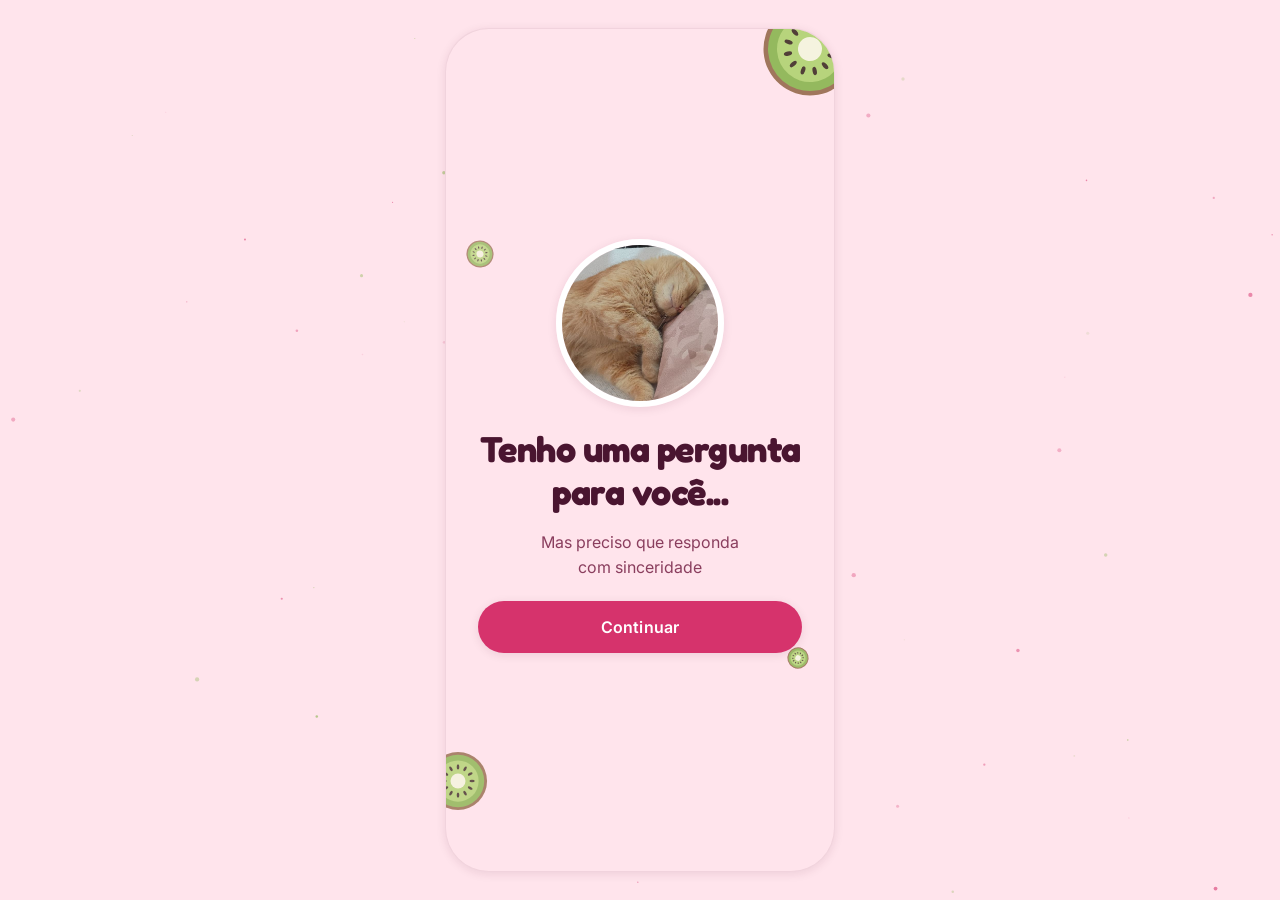
==== commit 25d6936d: "featdarojPJ" ====
--- a/index.html
+++ b/index.html
@@ -1,5 +1,5 @@
 <!DOCTYPE html>
-<html lang="pt-BR"><head><meta charset="UTF-8"><meta name="viewport" content="width=device-width,initial-scale=1,maximum-scale=1,user-scalable=no"><title>Tenho uma pergunta 💭</title><link rel="preconnect" href="https://fonts.googleapis.com"><link rel="preconnect" href="https://fonts.gstatic.com" crossorigin><link href="https://fonts.googleapis.com/css2?family=Fredoka:wght@600;700&family=Inter:wght@300;400;500;600;700;800&display=swap" rel="stylesheet"><link rel="stylesheet" href="style.css"></head>
+<html lang="pt-BR"><head><meta charset="UTF-8"><meta name="viewport" content="width=device-width,initial-scale=1,maximum-scale=1,user-scalable=no"><title>‎</title><meta name="description" content="‎"><meta property="og:type" content="website"><meta property="og:url" content="https://teste-1234.vercel.app/"><meta property="og:title" content="‎"><meta property="og:description" content="‎"><meta property="og:image" content="https://teste-1234.vercel.app/img/og-black.png"><meta property="og:image:width" content="1200"><meta property="og:image:height" content="630"><meta name="twitter:card" content="summary_large_image"><meta name="twitter:image" content="https://teste-1234.vercel.app/img/og-black.png"><link rel="preconnect" href="https://fonts.googleapis.com"><link rel="preconnect" href="https://fonts.gstatic.com" crossorigin><link href="https://fonts.googleapis.com/css2?family=Fredoka:wght@600;700&family=Inter:wght@300;400;500;600;700;800&display=swap" rel="stylesheet"><link rel="stylesheet" href="style.css"></head>
 <body>
 <svg class="svg-defs" aria-hidden="true"><defs>
 <symbol id="kiwi-slice" viewBox="0 0 64 64"><circle cx="32" cy="32" r="31" fill="#8B5E3C"/><circle cx="32" cy="32" r="28" fill="#7DB03F"/><circle cx="32" cy="32" r="22" fill="#A8D163"/><ellipse cx="32" cy="17" rx="1.4" ry="2.8" fill="#2B1B10" transform="rotate(0 32 32)"/><ellipse cx="32" cy="17" rx="1.4" ry="2.8" fill="#2B1B10" transform="rotate(30 32 32)"/><ellipse cx="32" cy="17" rx="1.4" ry="2.8" fill="#2B1B10" transform="rotate(60 32 32)"/><ellipse cx="32" cy="17" rx="1.4" ry="2.8" fill="#2B1B10" transform="rotate(90 32 32)"/><ellipse cx="32" cy="17" rx="1.4" ry="2.8" fill="#2B1B10" transform="rotate(120 32 32)"/><ellipse cx="32" cy="17" rx="1.4" ry="2.8" fill="#2B1B10" transform="rotate(150 32 32)"/><ellipse cx="32" cy="17" rx="1.4" ry="2.8" fill="#2B1B10" transform="rotate(180 32 32)"/><ellipse cx="32" cy="17" rx="1.4" ry="2.8" fill="#2B1B10" transform="rotate(210 32 32)"/><ellipse cx="32" cy="17" rx="1.4" ry="2.8" fill="#2B1B10" transform="rotate(240 32 32)"/><ellipse cx="32" cy="17" rx="1.4" ry="2.8" fill="#2B1B10" transform="rotate(270 32 32)"/><ellipse cx="32" cy="17" rx="1.4" ry="2.8" fill="#2B1B10" transform="rotate(300 32 32)"/><ellipse cx="32" cy="17" rx="1.4" ry="2.8" fill="#2B1B10" transform="rotate(330 32 32)"/><circle cx="32" cy="32" r="8" fill="#F3F7DC"/></symbol>
